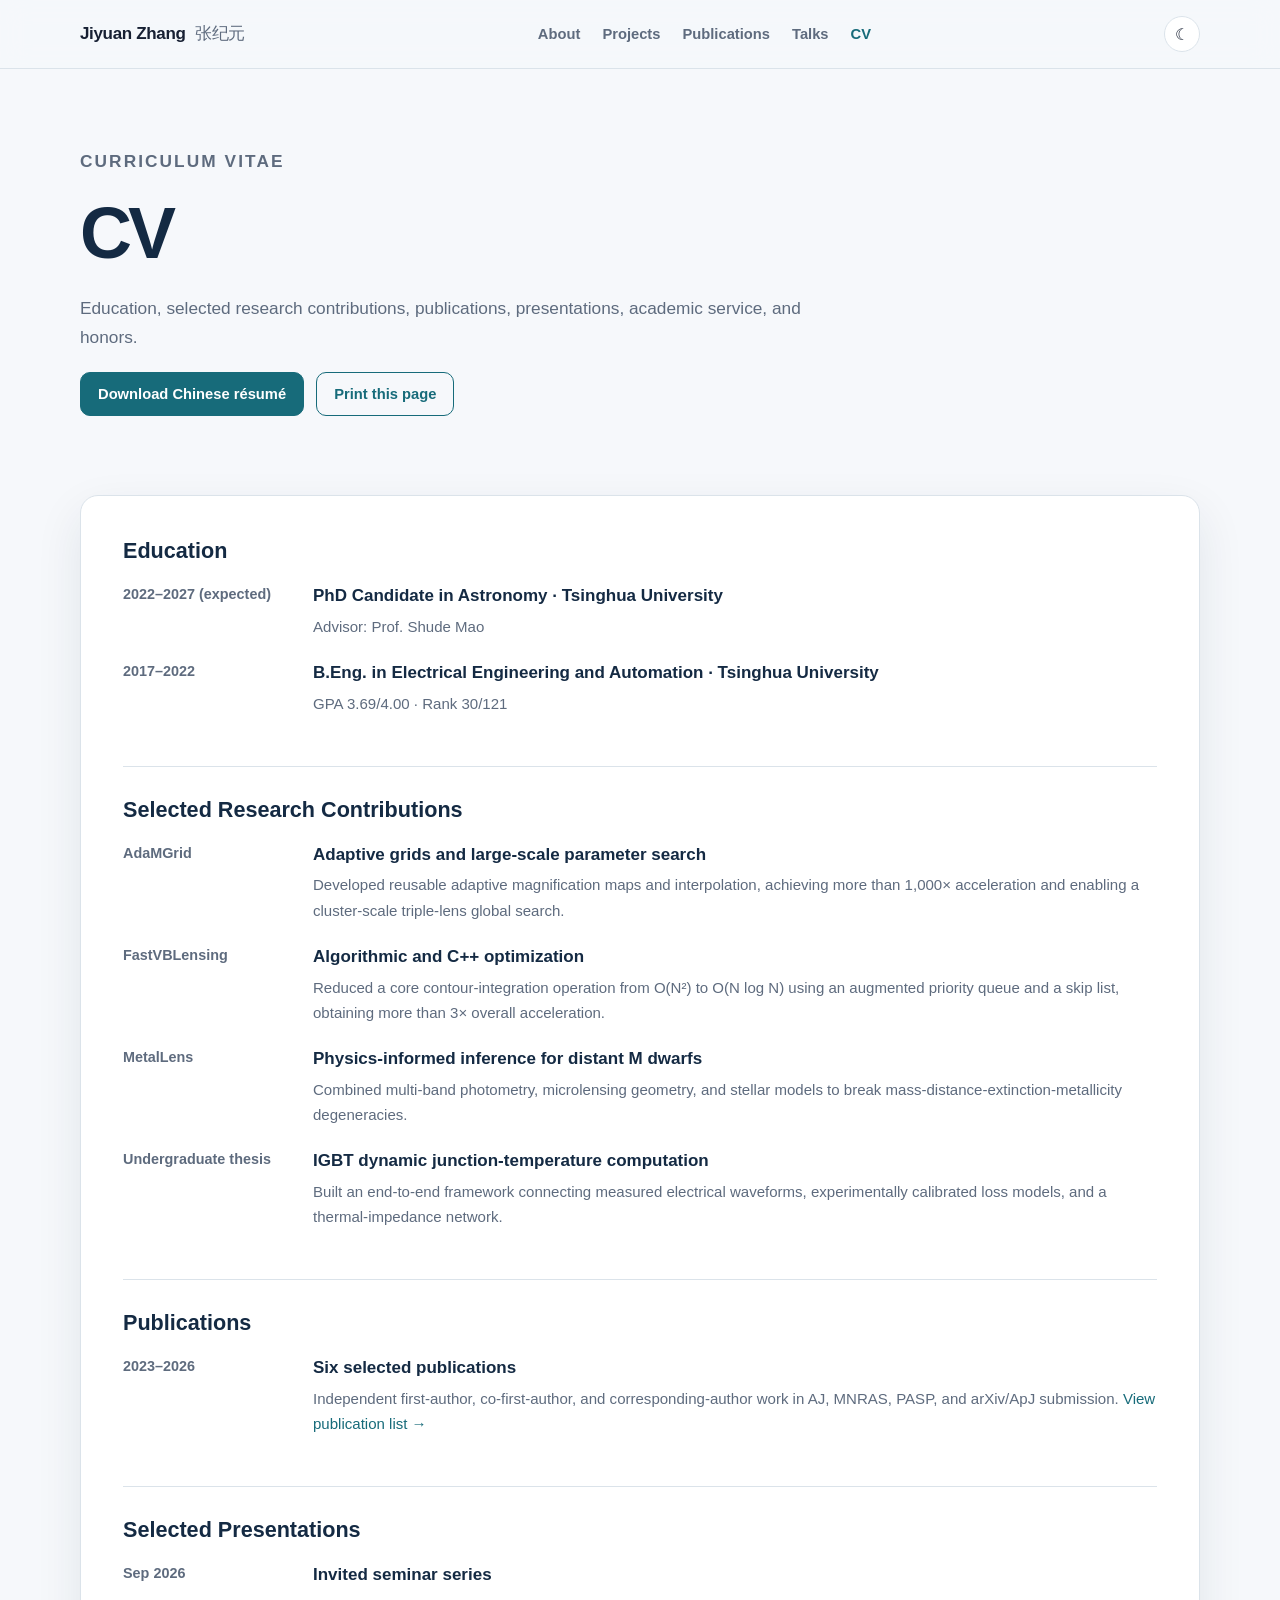
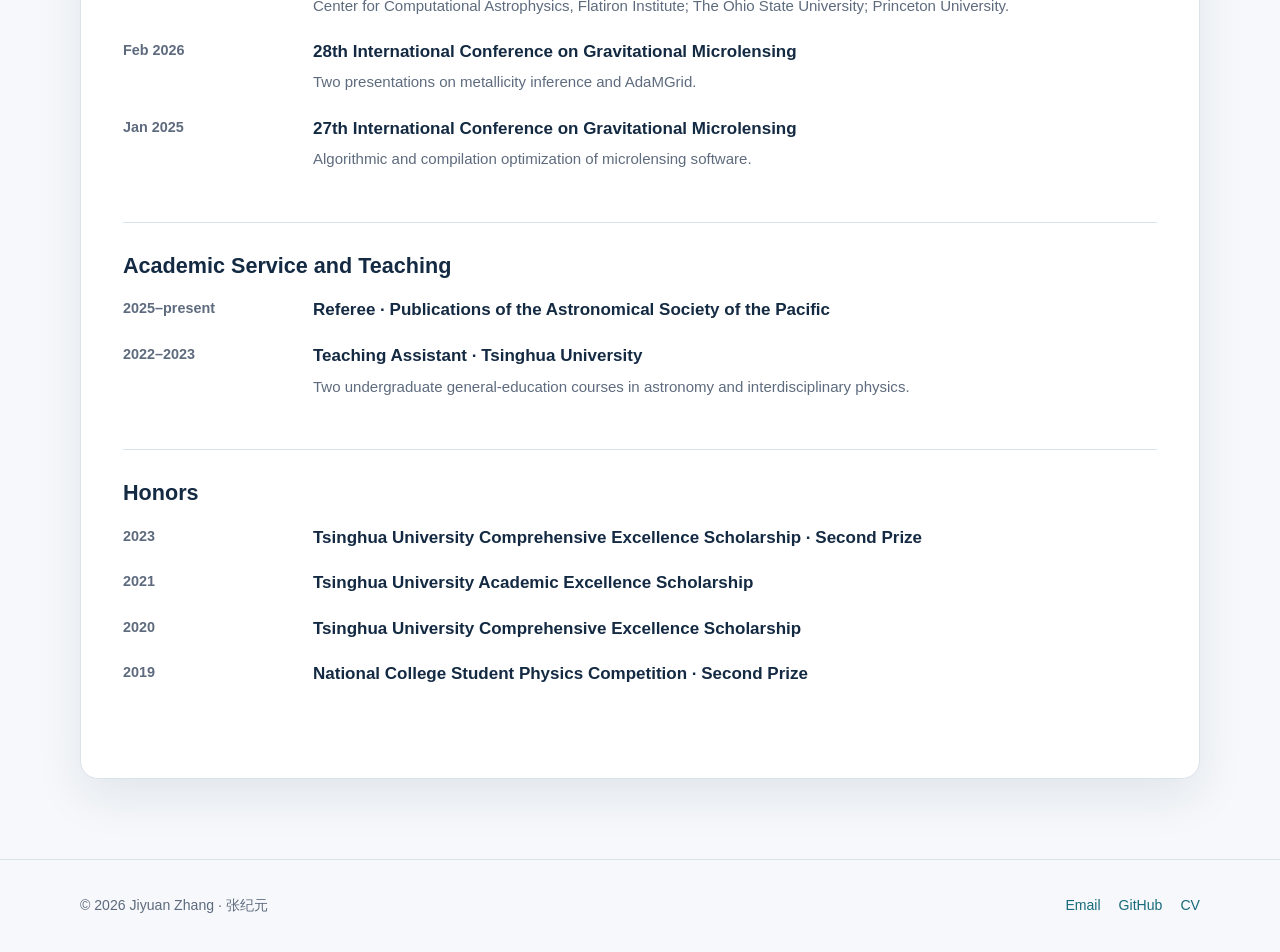
==== cv.html @ 79090325 "Add files via upload" ====
<!doctype html>
<html lang="en">
<head>
  <meta charset="utf-8"><meta name="viewport" content="width=device-width, initial-scale=1">
  <meta name="description" content="Curriculum vitae of Jiyuan Zhang.">
  <title>CV · Jiyuan Zhang</title>
  <link rel="icon" href="assets/favicon.svg" type="image/svg+xml"><link rel="stylesheet" href="assets/styles.css">
</head>
<body>
  <header class="site-header"><nav class="nav container" aria-label="Primary navigation"><a class="brand" href="index.html">Jiyuan Zhang <span>张纪元</span></a><div class="nav-links"><a href="index.html">About</a><a href="projects.html">Projects</a><a href="publications.html">Publications</a><a href="talks.html">Talks</a><a class="active" href="cv.html">CV</a></div><button class="theme-toggle" type="button" aria-label="Use dark theme">☾</button></nav></header>
  <main>
    <section class="page-hero container"><p class="eyebrow">Curriculum vitae</p><h1>CV</h1><p>Education, selected research contributions, publications, presentations, academic service, and honors.</p><div class="cv-actions"><a class="button primary" href="assets/Jiyuan_Zhang_CV.pdf" download>Download Chinese résumé</a><button class="button secondary" type="button" onclick="window.print()">Print this page</button></div></section>
    <section class="container">
      <div class="cv-sheet">
        <section class="cv-section">
          <h2>Education</h2>
          <div class="cv-row"><div class="cv-date">2022–2027 (expected)</div><div class="cv-entry"><strong>PhD Candidate in Astronomy · Tsinghua University</strong><p>Advisor: Prof. Shude Mao</p></div></div>
          <div class="cv-row"><div class="cv-date">2017–2022</div><div class="cv-entry"><strong>B.Eng. in Electrical Engineering and Automation · Tsinghua University</strong><p>GPA 3.69/4.00 · Rank 30/121</p></div></div>
        </section>
        <section class="cv-section">
          <h2>Selected Research Contributions</h2>
          <div class="cv-row"><div class="cv-date">AdaMGrid</div><div class="cv-entry"><strong>Adaptive grids and large-scale parameter search</strong><p>Developed reusable adaptive magnification maps and interpolation, achieving more than 1,000× acceleration and enabling a cluster-scale triple-lens global search.</p></div></div>
          <div class="cv-row"><div class="cv-date">FastVBLensing</div><div class="cv-entry"><strong>Algorithmic and C++ optimization</strong><p>Reduced a core contour-integration operation from O(N²) to O(N log N) using an augmented priority queue and a skip list, obtaining more than 3× overall acceleration.</p></div></div>
          <div class="cv-row"><div class="cv-date">MetalLens</div><div class="cv-entry"><strong>Physics-informed inference for distant M dwarfs</strong><p>Combined multi-band photometry, microlensing geometry, and stellar models to break mass-distance-extinction-metallicity degeneracies.</p></div></div>
          <div class="cv-row"><div class="cv-date">Undergraduate thesis</div><div class="cv-entry"><strong>IGBT dynamic junction-temperature computation</strong><p>Built an end-to-end framework connecting measured electrical waveforms, experimentally calibrated loss models, and a thermal-impedance network.</p></div></div>
        </section>
        <section class="cv-section">
          <h2>Publications</h2>
          <div class="cv-row"><div class="cv-date">2023–2026</div><div class="cv-entry"><strong>Six selected publications</strong><p>Independent first-author, co-first-author, and corresponding-author work in AJ, MNRAS, PASP, and arXiv/ApJ submission. <a href="publications.html">View publication list →</a></p></div></div>
        </section>
        <section class="cv-section">
          <h2>Selected Presentations</h2>
          <div class="cv-row"><div class="cv-date">Sep 2026</div><div class="cv-entry"><strong>Invited seminar series</strong><p>Center for Computational Astrophysics, Flatiron Institute; The Ohio State University; Princeton University.</p></div></div>
          <div class="cv-row"><div class="cv-date">Feb 2026</div><div class="cv-entry"><strong>28th International Conference on Gravitational Microlensing</strong><p>Two presentations on metallicity inference and AdaMGrid.</p></div></div>
          <div class="cv-row"><div class="cv-date">Jan 2025</div><div class="cv-entry"><strong>27th International Conference on Gravitational Microlensing</strong><p>Algorithmic and compilation optimization of microlensing software.</p></div></div>
        </section>
        <section class="cv-section">
          <h2>Academic Service and Teaching</h2>
          <div class="cv-row"><div class="cv-date">2025–present</div><div class="cv-entry"><strong>Referee · Publications of the Astronomical Society of the Pacific</strong></div></div>
          <div class="cv-row"><div class="cv-date">2022–2023</div><div class="cv-entry"><strong>Teaching Assistant · Tsinghua University</strong><p>Two undergraduate general-education courses in astronomy and interdisciplinary physics.</p></div></div>
        </section>
        <section class="cv-section">
          <h2>Honors</h2>
          <div class="cv-row"><div class="cv-date">2023</div><div class="cv-entry"><strong>Tsinghua University Comprehensive Excellence Scholarship · Second Prize</strong></div></div>
          <div class="cv-row"><div class="cv-date">2021</div><div class="cv-entry"><strong>Tsinghua University Academic Excellence Scholarship</strong></div></div>
          <div class="cv-row"><div class="cv-date">2020</div><div class="cv-entry"><strong>Tsinghua University Comprehensive Excellence Scholarship</strong></div></div>
          <div class="cv-row"><div class="cv-date">2019</div><div class="cv-entry"><strong>National College Student Physics Competition · Second Prize</strong></div></div>
        </section>
      </div>
    </section>
  </main>
  <footer class="site-footer"><div class="container footer-inner"><span>© 2026 Jiyuan Zhang · 张纪元</span><div class="footer-links"><a href="mailto:zhangjy22@mails.tsinghua.edu.cn">Email</a><a href="https://github.com/zhangjiyuan22">GitHub</a><a href="assets/Jiyuan_Zhang_CV.pdf">CV</a></div></div></footer>
  <script src="assets/site.js"></script>
</body>
</html>
---- assets/styles.css ----
:root {
  --bg: #f6f8fb;
  --surface: #ffffff;
  --surface-soft: #edf3f7;
  --text: #172033;
  --muted: #5e6b7e;
  --line: #dbe3ea;
  --accent: #176b7a;
  --accent-dark: #0e5260;
  --navy: #142a43;
  --shadow: 0 18px 48px rgba(20, 42, 67, 0.09);
  --radius: 18px;
  --max: 1120px;
}

[data-theme="dark"] {
  --bg: #0f1722;
  --surface: #172231;
  --surface-soft: #1d2c3d;
  --text: #edf3f7;
  --muted: #abb8c7;
  --line: #2d3d50;
  --accent: #72c7d2;
  --accent-dark: #9adbe3;
  --navy: #dcecf4;
  --shadow: 0 18px 48px rgba(0, 0, 0, 0.22);
}

* { box-sizing: border-box; }

html { scroll-behavior: smooth; }

body {
  margin: 0;
  background: var(--bg);
  color: var(--text);
  font-family: -apple-system, BlinkMacSystemFont, "Segoe UI", "Helvetica Neue", Arial, sans-serif;
  font-size: 17px;
  line-height: 1.68;
  -webkit-font-smoothing: antialiased;
}

a { color: var(--accent); text-decoration: none; }
a:hover { color: var(--accent-dark); text-decoration: underline; text-underline-offset: 3px; }

.container { width: min(calc(100% - 40px), var(--max)); margin: 0 auto; }

.site-header {
  position: sticky;
  top: 0;
  z-index: 20;
  background: color-mix(in srgb, var(--bg) 90%, transparent);
  backdrop-filter: blur(14px);
  border-bottom: 1px solid var(--line);
}

.nav {
  min-height: 68px;
  display: flex;
  align-items: center;
  justify-content: space-between;
  gap: 24px;
}

.brand {
  color: var(--text);
  font-weight: 760;
  letter-spacing: -0.02em;
  white-space: nowrap;
}

.brand:hover { color: var(--text); text-decoration: none; }
.brand span { color: var(--muted); font-weight: 520; margin-left: 5px; }

.nav-links { display: flex; align-items: center; gap: 22px; }
.nav-links a { color: var(--muted); font-size: 0.92rem; font-weight: 620; }
.nav-links a:hover, .nav-links a.active { color: var(--accent); text-decoration: none; }

.theme-toggle {
  width: 36px;
  height: 36px;
  border: 1px solid var(--line);
  border-radius: 50%;
  background: var(--surface);
  color: var(--text);
  cursor: pointer;
  font-size: 1rem;
}

main { min-height: calc(100vh - 150px); }

.hero {
  display: grid;
  grid-template-columns: minmax(0, 1fr) 290px;
  gap: 72px;
  align-items: center;
  padding: 92px 0 62px;
}

.eyebrow {
  margin: 0 0 14px;
  color: var(--accent);
  font-size: 0.84rem;
  font-weight: 760;
  letter-spacing: 0.12em;
  text-transform: uppercase;
}

h1, h2, h3 { color: var(--navy); line-height: 1.2; }
h1 { margin: 0; font-size: clamp(2.8rem, 7vw, 5.6rem); letter-spacing: -0.055em; }
.cn-name { display: inline-block; margin-left: 10px; color: var(--muted); font-size: 0.36em; letter-spacing: 0; font-weight: 570; }

.hero h2 {
  max-width: 780px;
  margin: 24px 0 18px;
  font-size: clamp(1.45rem, 3vw, 2.25rem);
  letter-spacing: -0.025em;
  font-weight: 650;
}

.hero-copy { max-width: 760px; color: var(--muted); font-size: 1.08rem; }
.hero-actions { display: flex; flex-wrap: wrap; gap: 12px; margin-top: 30px; }

.button {
  display: inline-flex;
  align-items: center;
  justify-content: center;
  min-height: 44px;
  padding: 9px 17px;
  border-radius: 10px;
  border: 1px solid var(--accent);
  font-size: 0.92rem;
  font-weight: 700;
}

.button.primary { background: var(--accent); color: #fff; }
.button.primary:hover { background: var(--accent-dark); color: #fff; text-decoration: none; }
.button.secondary { background: transparent; color: var(--accent); }
.button.secondary:hover { background: var(--surface-soft); text-decoration: none; }

.portrait-wrap { position: relative; justify-self: center; }
.portrait-wrap::before {
  content: "";
  position: absolute;
  inset: 14px -18px -14px 18px;
  border-radius: 38% 62% 58% 42% / 46% 42% 58% 54%;
  background: var(--surface-soft);
}

.portrait {
  position: relative;
  display: block;
  width: 260px;
  aspect-ratio: 1;
  object-fit: cover;
  border-radius: 50%;
  border: 7px solid var(--surface);
  box-shadow: var(--shadow);
}

.metric-grid {
  display: grid;
  grid-template-columns: repeat(3, 1fr);
  gap: 16px;
  margin: 8px 0 86px;
}

.metric {
  padding: 24px;
  background: var(--surface);
  border: 1px solid var(--line);
  border-radius: var(--radius);
  box-shadow: var(--shadow);
}

.metric strong { display: block; color: var(--navy); font-size: 1.45rem; line-height: 1.25; }
.metric span { display: block; margin-top: 6px; color: var(--muted); font-size: 0.9rem; }

.section { padding: 76px 0; border-top: 1px solid var(--line); }
.section-head { display: flex; align-items: end; justify-content: space-between; gap: 30px; margin-bottom: 30px; }
.section h2 { margin: 0; font-size: clamp(1.8rem, 4vw, 2.7rem); letter-spacing: -0.035em; }
.section-intro { max-width: 720px; color: var(--muted); }

.card-grid { display: grid; grid-template-columns: repeat(3, 1fr); gap: 18px; }
.card {
  display: flex;
  flex-direction: column;
  min-height: 100%;
  padding: 27px;
  background: var(--surface);
  border: 1px solid var(--line);
  border-radius: var(--radius);
  box-shadow: var(--shadow);
}

.card .kicker { color: var(--accent); font-size: 0.76rem; font-weight: 760; letter-spacing: 0.09em; text-transform: uppercase; }
.card h3 { margin: 10px 0 10px; font-size: 1.35rem; }
.card p { color: var(--muted); font-size: 0.94rem; }
.card .result { margin-top: auto; padding-top: 12px; color: var(--text); font-weight: 680; }
.card-links { display: flex; flex-wrap: wrap; gap: 14px; margin-top: 15px; font-size: 0.9rem; font-weight: 700; }

.split { display: grid; grid-template-columns: 1.1fr 0.9fr; gap: 55px; align-items: start; }
.timeline { display: grid; gap: 0; }
.timeline-item { position: relative; padding: 0 0 28px 26px; border-left: 1px solid var(--line); }
.timeline-item::before { content: ""; position: absolute; left: -5px; top: 8px; width: 9px; height: 9px; border-radius: 50%; background: var(--accent); }
.timeline-item:last-child { padding-bottom: 0; }
.timeline-item h3 { margin: 0; font-size: 1.08rem; }
.timeline-item p { margin: 5px 0 0; color: var(--muted); font-size: 0.93rem; }

.link-list { display: grid; gap: 13px; }
.link-row { display: flex; align-items: center; justify-content: space-between; gap: 20px; padding: 17px 19px; background: var(--surface); border: 1px solid var(--line); border-radius: 13px; }
.link-row strong { color: var(--navy); }
.link-row span { color: var(--muted); font-size: 0.9rem; }

.page-hero { padding: 78px 0 44px; }
.page-hero h1 { font-size: clamp(2.5rem, 6vw, 4.5rem); }
.page-hero p { max-width: 780px; color: var(--muted); font-size: 1.08rem; }

.project-detail {
  display: grid;
  grid-template-columns: 230px 1fr;
  gap: 40px;
  padding: 42px 0;
  border-top: 1px solid var(--line);
}
.project-detail h2 { margin: 0; font-size: 1.65rem; }
.project-meta { color: var(--accent); font-size: 0.82rem; font-weight: 760; letter-spacing: 0.07em; text-transform: uppercase; }
.project-body p:first-child { margin-top: 0; }
.project-body ul { padding-left: 20px; }
.project-body li { margin: 8px 0; }

.publication-list { display: grid; gap: 18px; padding-bottom: 80px; }
.publication {
  padding: 24px 26px;
  background: var(--surface);
  border: 1px solid var(--line);
  border-radius: 15px;
}
.publication h2 { margin: 0 0 9px; font-size: 1.16rem; line-height: 1.42; }
.publication p { margin: 5px 0; color: var(--muted); font-size: 0.92rem; }
.tag { display: inline-block; margin-top: 9px; padding: 3px 9px; border-radius: 999px; background: var(--surface-soft); color: var(--accent); font-size: 0.76rem; font-weight: 720; }

.talk-list { display: grid; gap: 18px; padding-bottom: 80px; }
.talk { display: grid; grid-template-columns: 145px 1fr; gap: 28px; padding: 26px; background: var(--surface); border: 1px solid var(--line); border-radius: 15px; }
.talk time { color: var(--accent); font-weight: 760; }
.talk h2 { margin: 0 0 7px; font-size: 1.2rem; }
.talk p { margin: 4px 0; color: var(--muted); }

.cv-frame { width: 100%; height: 1080px; border: 1px solid var(--line); border-radius: 14px; background: var(--surface); }
.cv-actions { display: flex; flex-wrap: wrap; gap: 12px; margin: 20px 0 35px; }
.cv-sheet { margin-bottom: 80px; padding: 42px; background: var(--surface); border: 1px solid var(--line); border-radius: var(--radius); box-shadow: var(--shadow); }
.cv-section { padding: 30px 0; border-top: 1px solid var(--line); }
.cv-section:first-child { padding-top: 0; border-top: 0; }
.cv-section h2 { margin: 0 0 18px; font-size: 1.35rem; }
.cv-row { display: grid; grid-template-columns: 165px 1fr; gap: 25px; margin: 17px 0; }
.cv-date { color: var(--muted); font-size: 0.9rem; font-weight: 650; }
.cv-entry strong { color: var(--navy); }
.cv-entry p { margin: 3px 0; color: var(--muted); font-size: 0.94rem; }

.site-footer { padding: 34px 0; border-top: 1px solid var(--line); color: var(--muted); font-size: 0.88rem; }
.footer-inner { display: flex; justify-content: space-between; gap: 20px; }
.footer-links { display: flex; gap: 18px; }

@media (max-width: 850px) {
  .nav { align-items: flex-start; padding: 17px 0; }
  .nav-links { gap: 14px; overflow-x: auto; padding-bottom: 2px; }
  .theme-toggle { flex: 0 0 auto; }
  .hero { grid-template-columns: 1fr; gap: 42px; padding-top: 62px; }
  .portrait-wrap { grid-row: 1; }
  .portrait { width: 210px; }
  .metric-grid, .card-grid { grid-template-columns: 1fr; }
  .split, .project-detail { grid-template-columns: 1fr; gap: 22px; }
  .metric-grid { margin-bottom: 62px; }
}

@media (max-width: 620px) {
  body { font-size: 16px; }
  .container { width: min(calc(100% - 28px), var(--max)); }
  .nav { display: block; }
  .brand { display: block; margin-bottom: 12px; }
  .nav-links { width: 100%; }
  .theme-toggle { position: absolute; right: 14px; top: 13px; }
  .hero { padding-top: 48px; }
  .cn-name { display: block; margin: 7px 0 0; font-size: 0.34em; }
  .section { padding: 58px 0; }
  .section-head { align-items: start; flex-direction: column; }
  .talk { grid-template-columns: 1fr; gap: 8px; }
  .cv-sheet { padding: 25px 20px; }
  .cv-row { grid-template-columns: 1fr; gap: 3px; }
  .footer-inner { flex-direction: column; }
  .cv-frame { height: 720px; }
}

@media print {
  .site-header, .theme-toggle, .hero-actions, .site-footer { display: none; }
  body { background: #fff; color: #111; }
  .card, .metric, .publication, .talk { box-shadow: none; break-inside: avoid; }
}
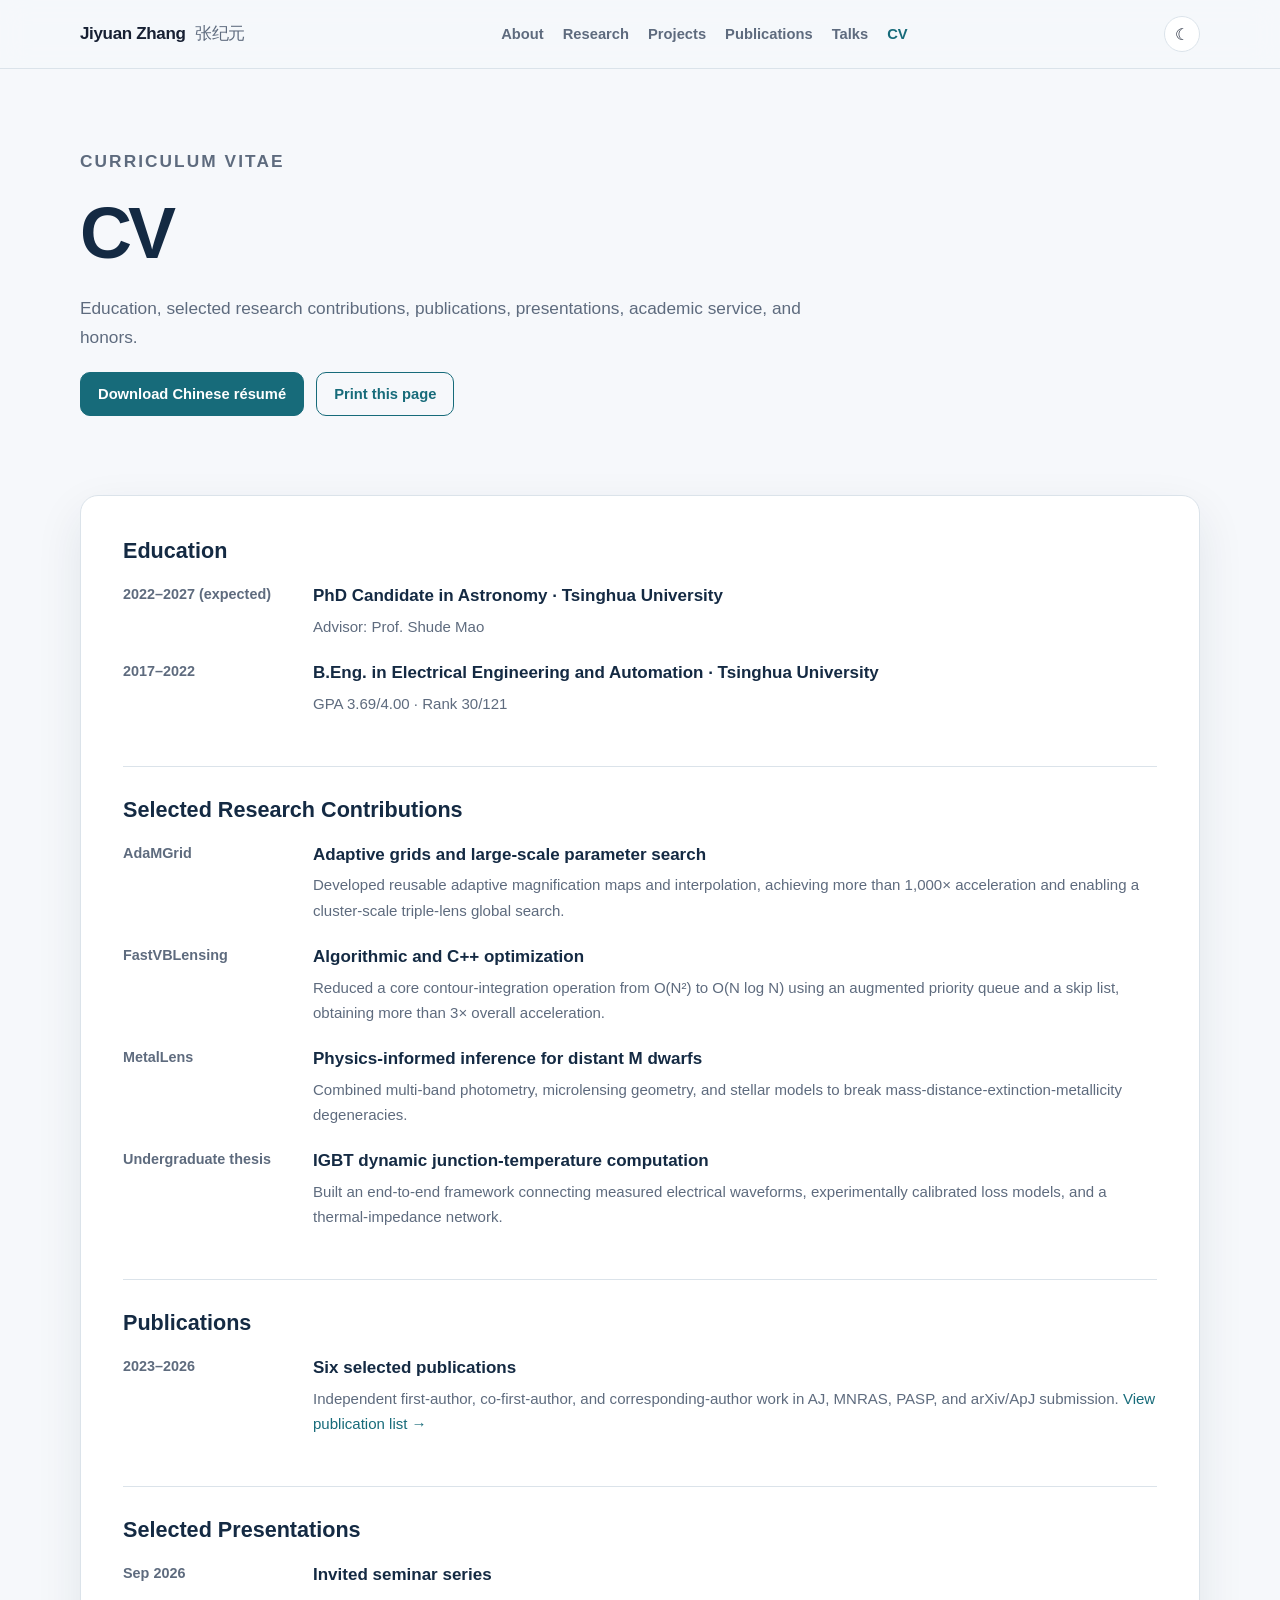
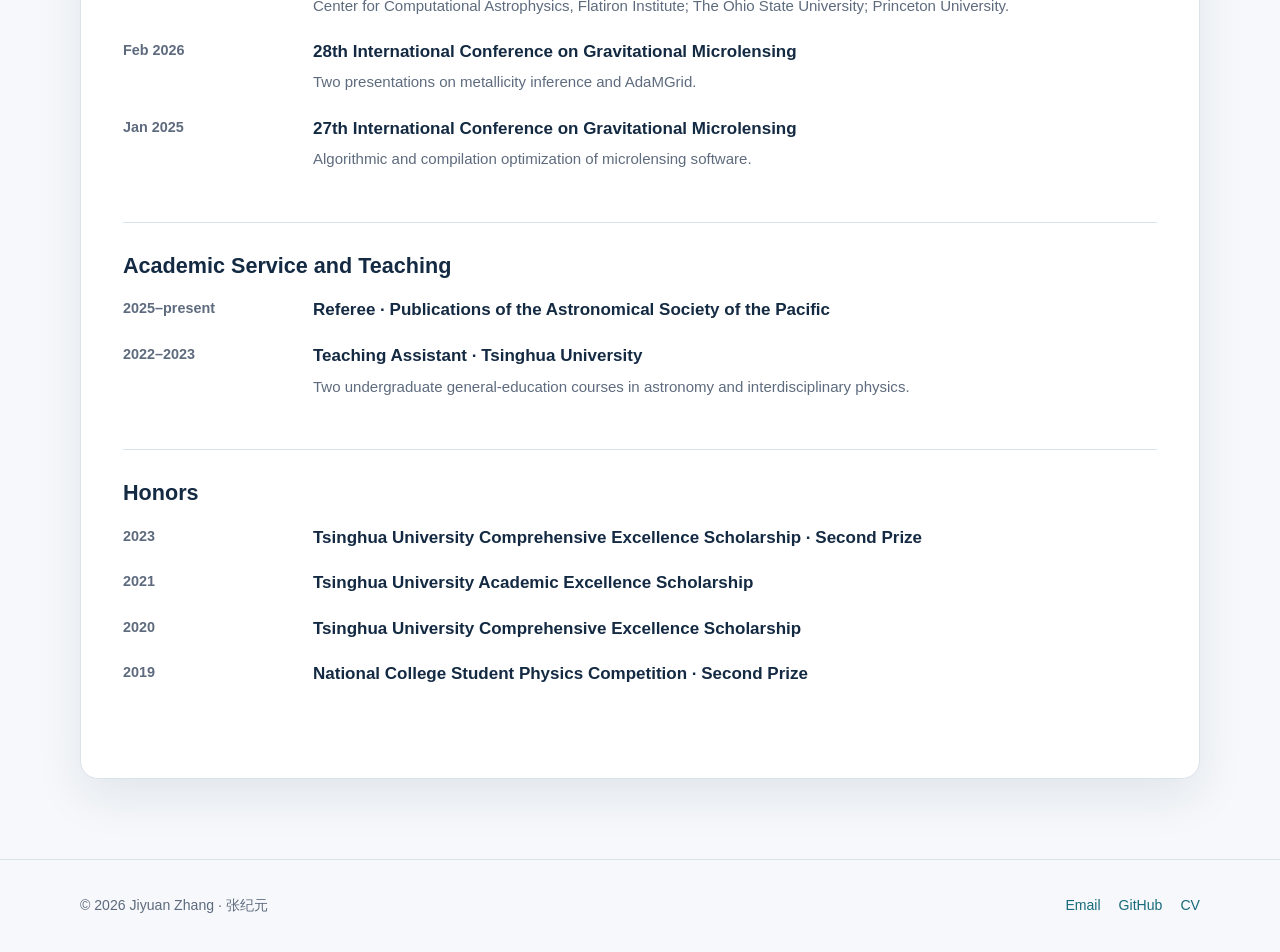
==== commit 189d7956: "Add files via upload" ====
--- a/cv.html
+++ b/cv.html
@@ -7,7 +7,7 @@
   <link rel="icon" href="assets/favicon.svg" type="image/svg+xml"><link rel="stylesheet" href="assets/styles.css">
 </head>
 <body>
-  <header class="site-header"><nav class="nav container" aria-label="Primary navigation"><a class="brand" href="index.html">Jiyuan Zhang <span>张纪元</span></a><div class="nav-links"><a href="index.html">About</a><a href="projects.html">Projects</a><a href="publications.html">Publications</a><a href="talks.html">Talks</a><a class="active" href="cv.html">CV</a></div><button class="theme-toggle" type="button" aria-label="Use dark theme">☾</button></nav></header>
+  <header class="site-header"><nav class="nav container" aria-label="Primary navigation"><a class="brand" href="index.html">Jiyuan Zhang <span>张纪元</span></a><div class="nav-links"><a href="index.html">About</a><a href="research.html">Research</a><a href="projects.html">Projects</a><a href="publications.html">Publications</a><a href="talks.html">Talks</a><a class="active" href="cv.html">CV</a></div><button class="theme-toggle" type="button" aria-label="Use dark theme">☾</button></nav></header>
   <main>
     <section class="page-hero container"><p class="eyebrow">Curriculum vitae</p><h1>CV</h1><p>Education, selected research contributions, publications, presentations, academic service, and honors.</p><div class="cv-actions"><a class="button primary" href="assets/Jiyuan_Zhang_CV.pdf" download>Download Chinese résumé</a><button class="button secondary" type="button" onclick="window.print()">Print this page</button></div></section>
     <section class="container">
--- a/assets/styles.css
+++ b/assets/styles.css
@@ -7,7 +7,11 @@
   --line: #dbe3ea;
   --accent: #176b7a;
   --accent-dark: #0e5260;
+  --accent-soft: #dceef1;
+  --warm: #a85f2f;
+  --warm-soft: #f5e8dc;
   --navy: #142a43;
+  --deep-section: #142a43;
   --shadow: 0 18px 48px rgba(20, 42, 67, 0.09);
   --radius: 18px;
   --max: 1120px;
@@ -22,7 +26,11 @@
   --line: #2d3d50;
   --accent: #72c7d2;
   --accent-dark: #9adbe3;
+  --accent-soft: #173d47;
+  --warm: #e5a36f;
+  --warm-soft: #3e2b22;
   --navy: #dcecf4;
+  --deep-section: #0b121c;
   --shadow: 0 18px 48px rgba(0, 0, 0, 0.22);
 }
 
@@ -72,7 +80,7 @@
 .brand:hover { color: var(--text); text-decoration: none; }
 .brand span { color: var(--muted); font-weight: 520; margin-left: 5px; }
 
-.nav-links { display: flex; align-items: center; gap: 22px; }
+.nav-links { display: flex; align-items: center; gap: 19px; }
 .nav-links a { color: var(--muted); font-size: 0.92rem; font-weight: 620; }
 .nav-links a:hover, .nav-links a.active { color: var(--accent); text-decoration: none; }
 
@@ -118,7 +126,7 @@
   font-weight: 650;
 }
 
-.hero-copy { max-width: 760px; color: var(--muted); font-size: 1.08rem; }
+.hero-copy { max-width: 780px; margin: 13px 0; color: var(--muted); font-size: 1.04rem; }
 .hero-actions { display: flex; flex-wrap: wrap; gap: 12px; margin-top: 30px; }
 
 .button {
@@ -165,6 +173,56 @@
   margin: 8px 0 86px;
 }
 
+.metrics-section { padding-top: 72px; }
+
+.research-program-section {
+  position: relative;
+  overflow: hidden;
+  background: var(--deep-section);
+  color: #edf5f7;
+  border-top: 0;
+}
+
+.research-program-section::after {
+  content: "";
+  position: absolute;
+  width: 420px;
+  height: 420px;
+  right: -180px;
+  top: -210px;
+  border: 1px solid color-mix(in srgb, var(--accent) 60%, transparent);
+  border-radius: 50%;
+  box-shadow: 0 0 0 70px color-mix(in srgb, var(--accent) 8%, transparent), 0 0 0 140px color-mix(in srgb, var(--accent) 5%, transparent);
+  pointer-events: none;
+}
+
+.research-program-section .section-head,
+.research-program-section .section-lede,
+.research-program-section .research-pillars,
+.research-program-section .program-synthesis { position: relative; z-index: 1; }
+.research-program-section h2,
+.research-program-section h3 { color: #fff; }
+.research-program-section .eyebrow,
+.research-program-section a { color: #8fd7df; }
+.research-heading { align-items: start; }
+.section-lede { max-width: 900px; margin: 0 0 32px; color: #c0ced8; font-size: 1.07rem; }
+
+.research-pillars { display: grid; grid-template-columns: repeat(2, 1fr); gap: 18px; }
+.pillar-card {
+  position: relative;
+  padding: 30px;
+  background: color-mix(in srgb, #fff 7%, transparent);
+  border: 1px solid color-mix(in srgb, #fff 15%, transparent);
+  border-radius: var(--radius);
+}
+.pillar-number { position: absolute; right: 24px; top: 21px; color: color-mix(in srgb, #fff 22%, transparent); font-size: 2.2rem; font-weight: 800; line-height: 1; }
+.pillar-card .kicker { margin: 0 0 8px; color: #8fd7df; font-size: 0.76rem; font-weight: 760; letter-spacing: 0.09em; text-transform: uppercase; }
+.pillar-card h3 { max-width: 430px; margin: 0 0 12px; font-size: 1.42rem; }
+.pillar-card p { max-width: 550px; color: #c0ced8; }
+.pillar-card .pillar-outcome { color: #fff; font-weight: 650; }
+.pillar-card > a { display: inline-block; margin-top: 5px; font-size: 0.9rem; font-weight: 730; }
+.program-synthesis { max-width: 970px; margin: 30px 0 0; padding-left: 20px; border-left: 3px solid #8fd7df; color: #e7f0f3; font-size: 1.05rem; }
+
 .metric {
   padding: 24px;
   background: var(--surface);
@@ -216,6 +274,50 @@
 .page-hero h1 { font-size: clamp(2.5rem, 6vw, 4.5rem); }
 .page-hero p { max-width: 780px; color: var(--muted); font-size: 1.08rem; }
 
+.research-hero { padding-bottom: 58px; }
+.research-hero h1 { max-width: 940px; }
+.research-hero .research-deck { max-width: 920px; margin-top: 24px; font-size: 1.24rem; color: var(--text); }
+
+.research-map { display: grid; grid-template-columns: 0.86fr 92px 1.3fr; align-items: stretch; padding: 6px 0 22px; }
+.map-node { padding: 25px 27px; background: var(--surface); border: 1px solid var(--line); border-radius: var(--radius); box-shadow: var(--shadow); }
+.map-source { display: flex; flex-direction: column; justify-content: center; border-color: color-mix(in srgb, var(--accent) 50%, var(--line)); }
+.map-node h2 { margin: 5px 0 8px; font-size: 1.35rem; }
+.map-node p { margin: 0; color: var(--muted); font-size: 0.94rem; }
+.map-label { color: var(--accent); font-size: 0.75rem; font-weight: 760; letter-spacing: 0.1em; text-transform: uppercase; }
+.map-branches { display: grid; grid-template-columns: repeat(2, 1fr); gap: 16px; }
+.map-connector { position: relative; min-height: 100%; }
+.map-connector::before { content: ""; position: absolute; left: 0; right: 36%; top: 50%; height: 1px; background: var(--accent); }
+.map-connector::after { content: ""; position: absolute; right: 36%; top: 25%; bottom: 25%; width: 1px; background: var(--accent); }
+.map-connector span { position: absolute; left: 64%; right: 0; height: 1px; background: var(--accent); }
+.map-connector span:first-child { top: 25%; }
+.map-connector span:last-child { bottom: 25%; }
+.research-map-caption { max-width: 900px; margin: 0 0 76px; color: var(--muted); font-size: 0.94rem; }
+
+.research-chapter { scroll-margin-top: 80px; }
+.chapter-grid { display: grid; grid-template-columns: 0.78fr 1.65fr; gap: 68px; }
+.chapter-side { position: sticky; top: 108px; align-self: start; }
+.chapter-side h2 { margin-bottom: 15px; }
+.chapter-question { color: var(--text); font-size: 1.08rem; font-weight: 620; }
+.chapter-stat { margin-top: 25px; padding-top: 18px; border-top: 1px solid var(--line); }
+.chapter-stat strong { display: block; color: var(--accent); font-size: 1.75rem; line-height: 1.15; }
+.chapter-stat span { display: block; max-width: 280px; margin-top: 6px; color: var(--muted); font-size: 0.88rem; line-height: 1.5; }
+.chapter-body > h3 { margin: 0 0 16px; font-size: 1.55rem; }
+.chapter-body > p { color: var(--muted); }
+.capability-block { margin: 33px 0; padding: 28px 30px; background: var(--surface); border: 1px solid var(--line); border-left: 4px solid var(--accent); border-radius: 0 var(--radius) var(--radius) 0; box-shadow: var(--shadow); }
+.capability-block .kicker { margin: 0; color: var(--accent); font-size: 0.76rem; font-weight: 760; letter-spacing: 0.09em; text-transform: uppercase; }
+.capability-block h3 { margin: 6px 0 10px; font-size: 1.35rem; }
+.capability-block > p:last-of-type { color: var(--muted); }
+.method-steps { display: grid; gap: 12px; margin: 21px 0 0; padding: 0; list-style: none; counter-reset: method; }
+.method-steps li { display: grid; grid-template-columns: 1fr 2.2fr; gap: 22px; padding-top: 12px; border-top: 1px solid var(--line); counter-increment: method; }
+.method-steps strong { color: var(--navy); }
+.method-steps span { color: var(--muted); font-size: 0.92rem; }
+.inline-links { display: flex; flex-wrap: wrap; gap: 18px; margin-top: 23px; font-size: 0.92rem; font-weight: 730; }
+
+.synthesis-section { background: var(--surface-soft); }
+.synthesis-card { max-width: 940px; }
+.synthesis-card > p:not(.eyebrow) { color: var(--muted); font-size: 1.06rem; }
+.synthesis-card .synthesis-method { padding-left: 20px; border-left: 3px solid var(--accent); color: var(--text); font-weight: 620; }
+
 .project-detail {
   display: grid;
   grid-template-columns: 230px 1fr;
@@ -228,6 +330,7 @@
 .project-body p:first-child { margin-top: 0; }
 .project-body ul { padding-left: 20px; }
 .project-body li { margin: 8px 0; }
+.project-context { margin-top: 20px; font-size: 0.9rem; font-weight: 700; }
 
 .publication-list { display: grid; gap: 18px; padding-bottom: 80px; }
 .publication {
@@ -245,6 +348,9 @@
 .talk time { color: var(--accent); font-weight: 760; }
 .talk h2 { margin: 0 0 7px; font-size: 1.2rem; }
 .talk p { margin: 4px 0; color: var(--muted); }
+.featured-talk { border-color: color-mix(in srgb, var(--accent) 44%, var(--line)); box-shadow: var(--shadow); }
+.talk .talk-type { margin: 0 0 6px; color: var(--accent); font-size: 0.74rem; font-weight: 760; letter-spacing: 0.1em; text-transform: uppercase; }
+.talk .talk-summary { margin-top: 12px; padding-top: 12px; border-top: 1px solid var(--line); }
 
 .cv-frame { width: 100%; height: 1080px; border: 1px solid var(--line); border-radius: 14px; background: var(--surface); }
 .cv-actions { display: flex; flex-wrap: wrap; gap: 12px; margin: 20px 0 35px; }
@@ -269,7 +375,12 @@
   .portrait-wrap { grid-row: 1; }
   .portrait { width: 210px; }
   .metric-grid, .card-grid { grid-template-columns: 1fr; }
-  .split, .project-detail { grid-template-columns: 1fr; gap: 22px; }
+  .split, .project-detail, .chapter-grid { grid-template-columns: 1fr; gap: 30px; }
+  .research-pillars { grid-template-columns: 1fr; }
+  .research-map { grid-template-columns: 1fr; gap: 14px; }
+  .map-connector { display: none; }
+  .map-branches { grid-template-columns: 1fr 1fr; }
+  .chapter-side { position: static; }
   .metric-grid { margin-bottom: 62px; }
 }
 
@@ -284,6 +395,10 @@
   .cn-name { display: block; margin: 7px 0 0; font-size: 0.34em; }
   .section { padding: 58px 0; }
   .section-head { align-items: start; flex-direction: column; }
+  .research-hero .research-deck { font-size: 1.08rem; }
+  .map-branches { grid-template-columns: 1fr; }
+  .method-steps li { grid-template-columns: 1fr; gap: 4px; }
+  .pillar-card, .capability-block { padding: 23px 21px; }
   .talk { grid-template-columns: 1fr; gap: 8px; }
   .cv-sheet { padding: 25px 20px; }
   .cv-row { grid-template-columns: 1fr; gap: 3px; }
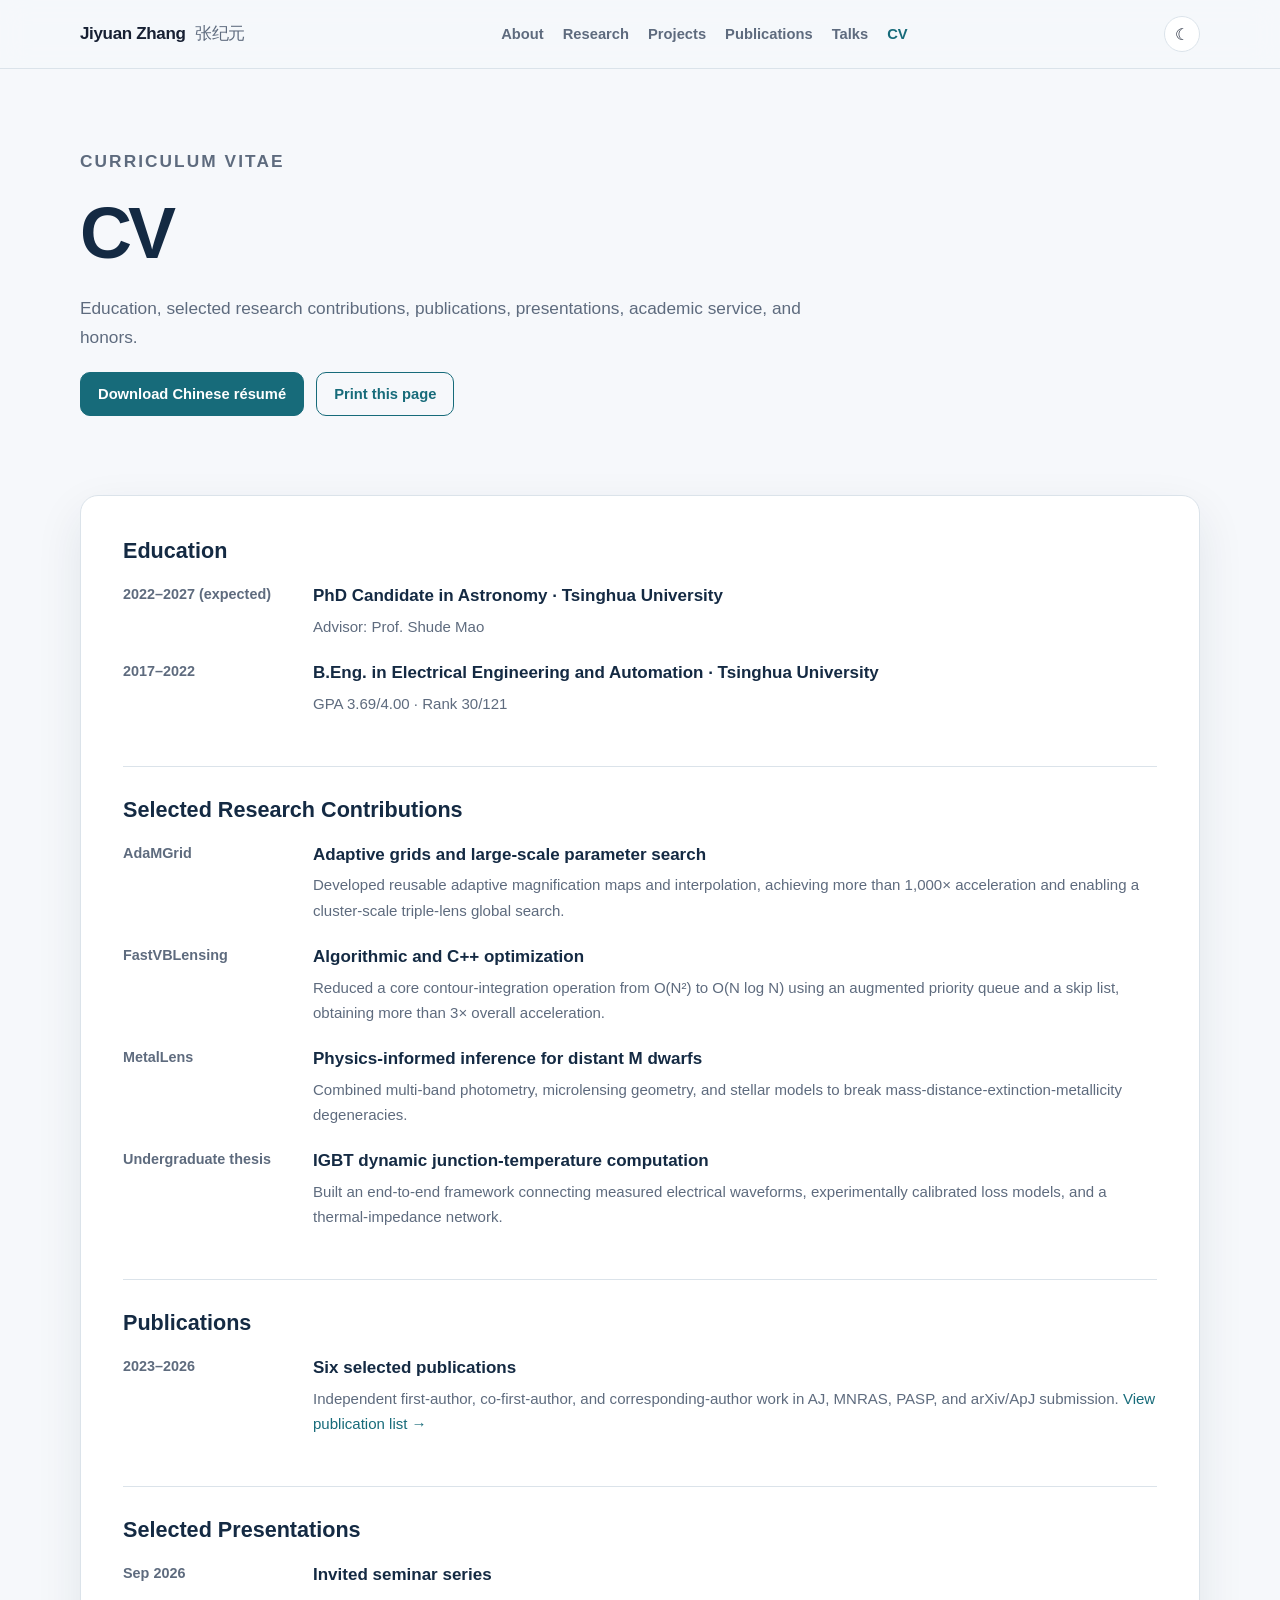
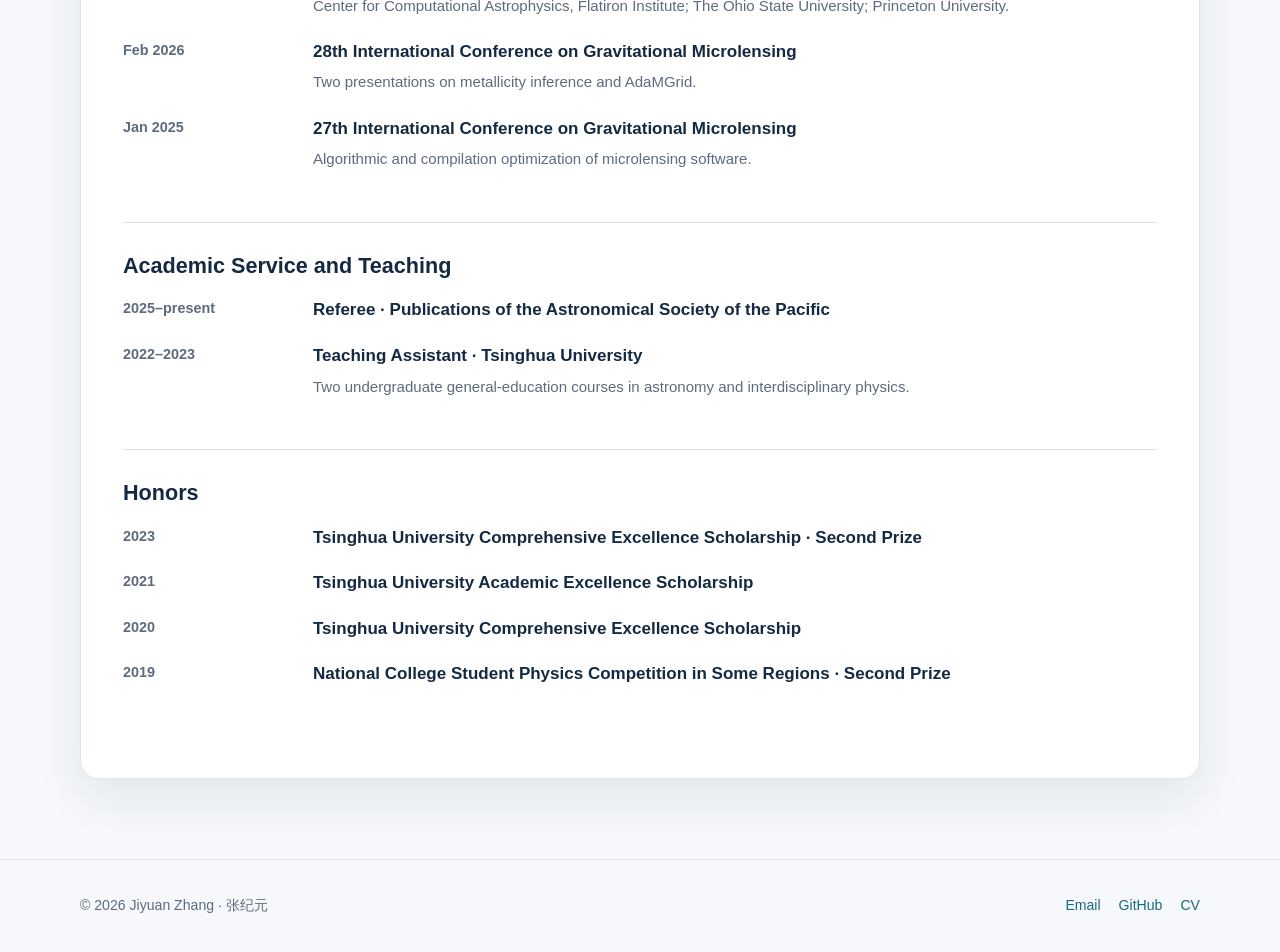
==== commit 019c6d2f: "Update cv.html" ====
--- a/cv.html
+++ b/cv.html
@@ -44,7 +44,7 @@
           <div class="cv-row"><div class="cv-date">2023</div><div class="cv-entry"><strong>Tsinghua University Comprehensive Excellence Scholarship · Second Prize</strong></div></div>
           <div class="cv-row"><div class="cv-date">2021</div><div class="cv-entry"><strong>Tsinghua University Academic Excellence Scholarship</strong></div></div>
           <div class="cv-row"><div class="cv-date">2020</div><div class="cv-entry"><strong>Tsinghua University Comprehensive Excellence Scholarship</strong></div></div>
-          <div class="cv-row"><div class="cv-date">2019</div><div class="cv-entry"><strong>National College Student Physics Competition · Second Prize</strong></div></div>
+          <div class="cv-row"><div class="cv-date">2019</div><div class="cv-entry"><strong>National College Student Physics Competition in Some Regions · Second Prize</strong></div></div>
         </section>
       </div>
     </section>
